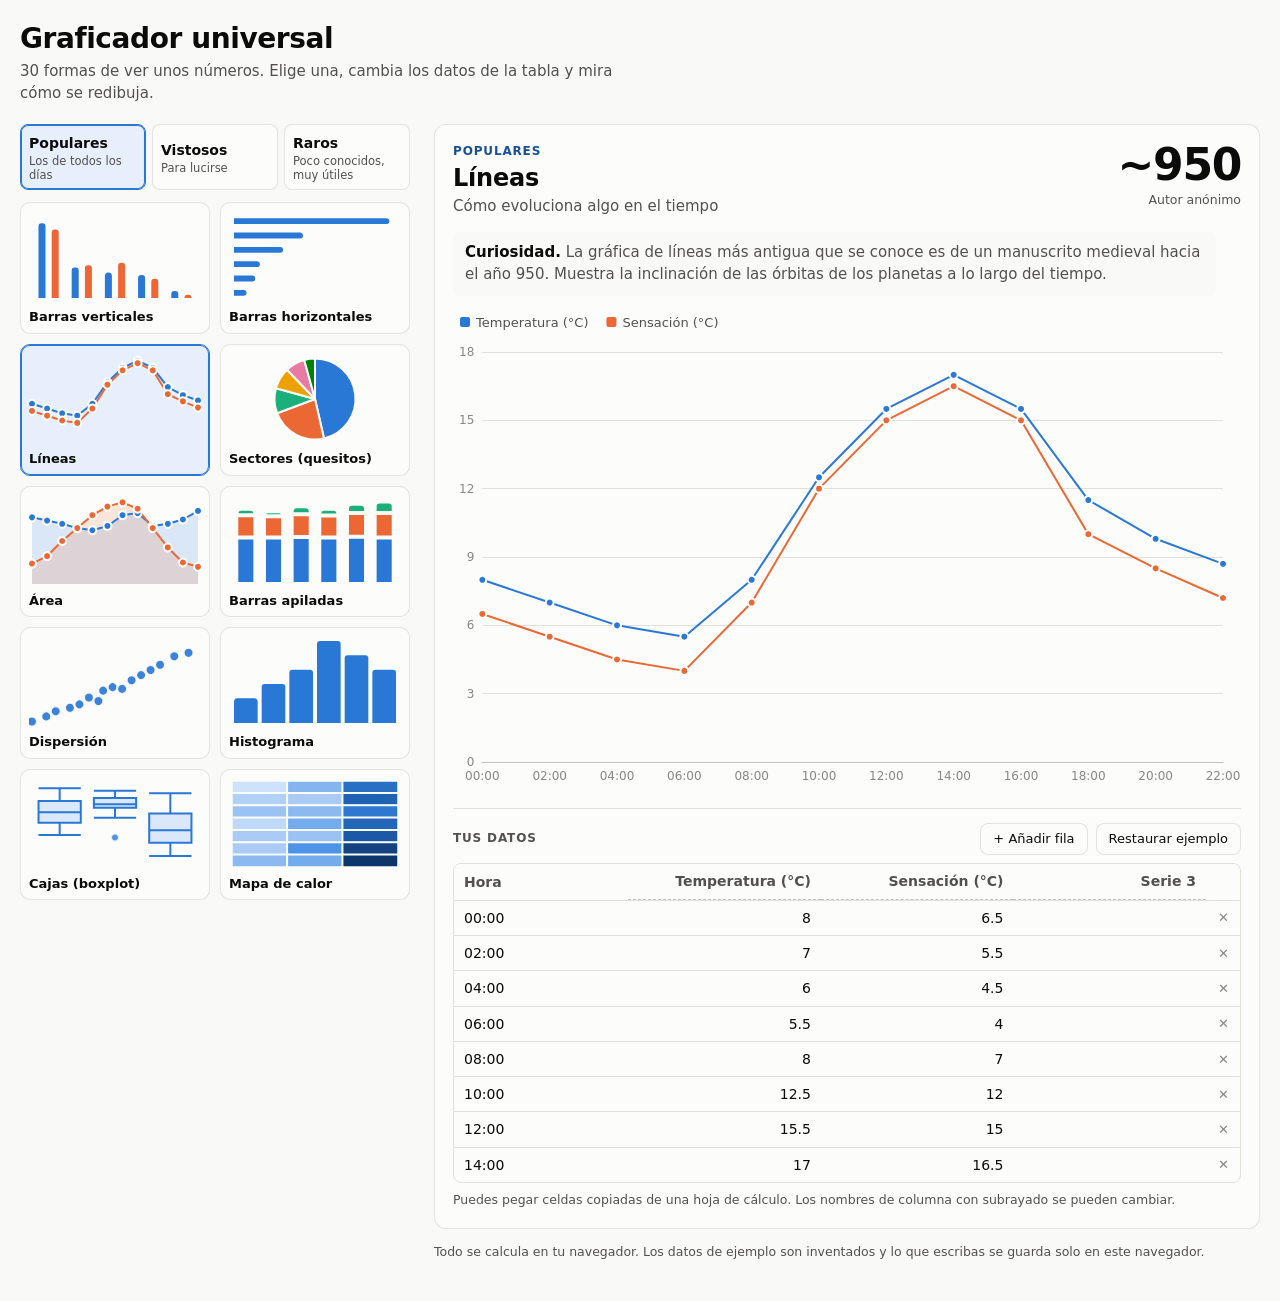
==== index.html @ 16a97405 "Mejora 1: proyecto estático multiarchivo con paridad exacta con el prototipo - index.html, css/estil" ====
<!doctype html>
<html lang="es">
<head>
<meta charset="utf-8">
<meta name="viewport" content="width=device-width, initial-scale=1, viewport-fit=cover">
<title>Graficador universal</title>
<meta name="description" content="30 formas de ver unos números: elige un gráfico, cambia los datos y mira cómo se redibuja.">
<meta name="color-scheme" content="light dark">
<link rel="stylesheet" href="css/estilos.css">
<!-- Librerías copiadas dentro del proyecto (nada se carga de internet). -->
<script src="vendor/echarts-5.5.1.min.js"></script>
<script src="vendor/d3-7.8.5.min.js"></script>
<script type="module" src="js/app.js"></script>
</head>
<body>
<div class="app">
  <header>
    <h1>Graficador universal</h1>
    <p class="sub">30 formas de ver unos números. Elige una, cambia los datos de la tabla y mira cómo se redibuja.</p>
  </header>

  <div class="grid">
    <aside class="left">
      <div class="tabs" id="tabs"></div>
      <div class="tiles" id="tiles"></div>
    </aside>

    <main class="right">
      <section class="plate" id="plate">
        <div class="top" id="top"></div>
        <p class="fact" id="fact"></p>
        <div class="canvas" id="canvas" role="img" aria-label="Gráfico con los datos de la tabla"></div>
        <div class="ed">
          <div class="edh">
            <h3>Tus datos</h3>
            <div class="btns">
              <button type="button" class="btn" id="addrow">+ Añadir fila</button>
              <button type="button" class="btn" id="reset">Restaurar ejemplo</button>
            </div>
          </div>
          <div class="dt" id="dt"></div>
          <p class="hint" id="note"></p>
          <p class="hint">Puedes pegar celdas copiadas de una hoja de cálculo. Los nombres de columna con subrayado se pueden cambiar.</p>
        </div>
      </section>
      <p class="foot">Todo se calcula en tu navegador. Los datos de ejemplo son inventados y lo que escribas se guarda solo en este navegador.</p>
    </main>
  </div>
</div>
<noscript><p class="foot">Esta página necesita JavaScript y debe abrirse desde un servidor (no con doble clic). Mira el README.</p></noscript>
</body>
</html>
---- css/estilos.css ----
/* Estilos del Graficador universal. A la izquierda la galería (3 grupos, miniaturas en vivo); a la derecha la lámina del gráfico elegido con su curiosidad y su tabla de datos. En móvil se apilan. */
:root{
  --plane:#f9f9f7; --surface:#fcfcfb; --ink:#0b0b0b; --ink2:#52514e; --muted:#898781;
  --grid:#e1e0d9; --axis:#c3c2b7; --ring:rgba(11,11,11,.10);
  --accent:#2a78d6; --accent-wash:#e6effb; --accent-text:#184f95;
  --s1:#2a78d6; --s2:#eb6834; --s3:#1baf7a; --s4:#eda100; --s5:#e87ba4; --s6:#008300; --s7:#6250d6; --s8:#e34948;
  --q1:#cde2fb; --q2:#86b6ef; --q3:#3987e5; --q4:#1c5cab; --q5:#0d366b;
  --b1:#cfcec6; --b2:#dddcd5; --b3:#ebeae4; --fill:#dbe8fa;
  --font:system-ui,-apple-system,"Segoe UI",sans-serif;
  --mono:ui-monospace,"SF Mono",Menlo,Consolas,monospace;
}
@media (prefers-color-scheme:dark){
  :root:not([data-theme="light"]){
    --plane:#0d0d0d; --surface:#1a1a19; --ink:#f0efec; --ink2:#c3c2b7; --muted:#898781;
    --grid:#2c2c2a; --axis:#383835; --ring:rgba(255,255,255,.10);
    --accent:#3987e5; --accent-wash:#1d2a3d; --accent-text:#9ec5f4;
    --s1:#3987e5; --s2:#d95926; --s3:#199e70; --s4:#c98500; --s5:#d55181; --s6:#008300; --s7:#9085e9; --s8:#e66767;
    --q1:#1d2a3d; --q2:#184f95; --q3:#256abf; --q4:#5598e7; --q5:#9ec5f4;
    --b1:#3d3d3a; --b2:#2f2f2d; --b3:#252523; --fill:#1d2a3d;
    color-scheme:dark;
  }
}
:root[data-theme="dark"]{
  --plane:#0d0d0d; --surface:#1a1a19; --ink:#f0efec; --ink2:#c3c2b7; --muted:#898781;
  --grid:#2c2c2a; --axis:#383835; --ring:rgba(255,255,255,.10);
  --accent:#3987e5; --accent-wash:#1d2a3d; --accent-text:#9ec5f4;
  --s1:#3987e5; --s2:#d95926; --s3:#199e70; --s4:#c98500; --s5:#d55181; --s6:#008300; --s7:#9085e9; --s8:#e66767;
  --q1:#1d2a3d; --q2:#184f95; --q3:#256abf; --q4:#5598e7; --q5:#9ec5f4;
  --b1:#3d3d3a; --b2:#2f2f2d; --b3:#252523; --fill:#1d2a3d;
  color-scheme:dark;
}
*{box-sizing:border-box}
body{
  margin:0;
  background:var(--plane); color:var(--ink); font-family:var(--font); font-size:15px; line-height:1.45;
  padding-block:24px 40px;
  padding-left:max(16px,env(safe-area-inset-left,0px));
  padding-right:max(16px,env(safe-area-inset-right,0px));
}
:focus-visible{outline:2px solid var(--accent); outline-offset:2px}
.app{max-width:1240px; margin:0 auto}
h1{font-size:28px; line-height:1.1; font-weight:700; letter-spacing:-.015em; margin:0 0 6px; text-wrap:balance}
.sub{color:var(--ink2); margin:0 0 20px; max-width:66ch}
.grid{display:grid; grid-template-columns:minmax(0,390px) minmax(0,1fr); gap:24px; align-items:start}
.left,.right{min-width:0}
@media (max-width:900px){ .grid{grid-template-columns:minmax(0,1fr)} }

.tabs{display:grid; grid-template-columns:repeat(3,minmax(0,1fr)); gap:6px; margin-bottom:12px}
.tab{border:1px solid var(--ring); background:var(--surface); color:var(--ink); border-radius:8px; padding:8px 8px 7px; font:inherit; text-align:left; cursor:pointer; min-width:0}
.tab b{display:block; font-size:14px}
.tab span{display:block; font-size:11.5px; color:var(--ink2); line-height:1.25}
.tab[aria-pressed="true"]{border-color:var(--accent); box-shadow:inset 0 0 0 1px var(--accent); background:var(--accent-wash)}
.tiles{display:grid; grid-template-columns:repeat(2,minmax(0,1fr)); gap:10px}
.tile{border:1px solid var(--ring); background:var(--surface); color:var(--ink); border-radius:10px; padding:8px; font:inherit; text-align:left; cursor:pointer; display:flex; flex-direction:column; gap:6px; min-width:0}
.tile:hover{background:var(--accent-wash)}
.tile[aria-pressed="true"]{border-color:var(--accent); box-shadow:inset 0 0 0 1px var(--accent); background:var(--accent-wash)}
.thumb{height:92px; width:100%; pointer-events:none; overflow:hidden}
.tn{font-size:13px; font-weight:600; line-height:1.2}

.plate{background:var(--surface); border:1px solid var(--ring); border-radius:12px; padding:18px; scroll-margin-top:12px}
.top{display:flex; justify-content:space-between; align-items:flex-start; gap:16px; flex-wrap:wrap}
.top > div{min-width:0}
.eyebrow{font-size:12px; font-weight:600; letter-spacing:.07em; text-transform:uppercase; color:var(--accent-text); margin:0 0 4px}
h2{font-size:24px; line-height:1.15; font-weight:700; letter-spacing:-.01em; margin:0 0 4px; text-wrap:balance}
.use{margin:0; color:var(--ink2)}
.yr{text-align:right; flex:none}
.yr .y{display:block; font-size:44px; line-height:1; font-weight:700; letter-spacing:-.03em}
.yr .w{display:block; font-size:12.5px; color:var(--ink2); margin-top:4px}
.fact{margin:14px 0 14px; padding:10px 12px; border-radius:8px; background:var(--plane); color:var(--ink2); max-width:80ch}
.fact b{color:var(--ink)}
.canvas{height:clamp(320px,58vh,480px); width:100%; overflow:auto}
.msg{height:100%; min-height:60px; display:flex; align-items:center; justify-content:center; text-align:center; color:var(--ink2); padding:12px; font-size:14px}
.thumb .msg{font-size:11px; padding:4px}

.ed{margin-top:18px; border-top:1px solid var(--grid); padding-top:14px}
.edh{display:flex; align-items:center; justify-content:space-between; gap:10px; flex-wrap:wrap; margin-bottom:8px}
.edh h3{margin:0; font-size:12px; font-weight:600; letter-spacing:.07em; text-transform:uppercase; color:var(--ink2)}
.btns{display:flex; gap:8px; flex-wrap:wrap}
.btn{border:1px solid var(--ring); background:var(--surface); color:var(--ink); border-radius:8px; padding:6px 12px; font:inherit; font-size:13px; cursor:pointer}
.btn:hover{background:var(--accent-wash)}
.hint{font-size:12.5px; color:var(--ink2); margin:8px 0 0}
.dt{max-height:320px; overflow:auto; border:1px solid var(--grid); border-radius:8px}
table{border-collapse:collapse; width:100%; font-size:14px}
th{position:sticky; top:0; background:var(--surface); z-index:1; text-align:left; border-bottom:1px solid var(--grid); font-weight:600; color:var(--ink2); padding:0}
th.num{text-align:right}
td{padding:0; border-bottom:1px solid var(--grid)}
.dt input{width:100%; min-width:84px; background:transparent; border:0; padding:7px 10px; color:var(--ink); font:inherit; font-size:14px}
.dt input.num{text-align:right; font-variant-numeric:tabular-nums}
.dt input.hin{font-weight:600; color:var(--ink2); border-bottom:1px dashed var(--axis)}
.dt input:focus{outline:2px solid var(--accent); outline-offset:-2px; background:var(--accent-wash)}
th:not(.xc){padding:0}
.xc{width:34px; min-width:34px; text-align:center}
.x{border:0; background:none; color:var(--muted); cursor:pointer; font-size:13px; padding:6px}
.x:hover{color:var(--ink)}
.th-lbl{display:block; padding:7px 10px}
.foot{font-size:12.5px; color:var(--ink2); margin:14px 0 0}

/* gráficos en HTML */
.bul{display:flex; flex-direction:column; gap:16px; padding:6px 2px}
.bl{display:grid; grid-template-columns:minmax(80px,1fr) minmax(120px,3fr) auto; gap:12px; align-items:center}
.bn{font-size:13.5px; color:var(--ink)}
.bt{position:relative; height:26px; background:var(--b3)}
.bt i{position:absolute; top:0; bottom:0; left:0; display:block}
.bt .k1{width:60%; background:var(--b1)}
.bt .k2{width:85%; background:var(--b2); z-index:0}
.bt .k3{width:100%; background:var(--b3)}
.bt .k2{z-index:1} .bt .k1{z-index:2}
.bt .bb{top:9px; bottom:9px; background:var(--s1); z-index:3}
.bt .bm{width:3px; top:4px; bottom:4px; background:var(--ink); z-index:4; margin-left:-1px}
.bv{font-size:13px; color:var(--ink2); font-variant-numeric:tabular-nums; white-space:nowrap}
.sp .rw{display:grid; grid-template-columns:minmax(90px,1.2fr) minmax(90px,2fr) auto auto; gap:12px; align-items:center; padding:10px 0; border-bottom:1px solid var(--grid)}
.sp .sn{font-size:13.5px}
.sp .sg{position:relative; height:34px}
.sp svg{width:100%; height:100%; display:block; overflow:visible}
.sp .dot{position:absolute; width:9px; height:9px; margin:-4.5px 0 0 -4.5px; border-radius:50%; background:var(--s1); border:2px solid var(--surface); box-sizing:content-box}
.sp .sv{font-size:14px; font-weight:600; font-variant-numeric:tabular-nums; text-align:right}
.sp .sc{font-size:12.5px; color:var(--ink2); font-variant-numeric:tabular-nums; min-width:64px; text-align:right}
.st{font-family:var(--mono); font-size:14px; padding:4px 2px}
.st .ln{display:flex; gap:10px; line-height:1.7}
.st .sk{width:34px; text-align:right; color:var(--ink2); flex:none}
.st .bar{border-left:2px solid var(--ink); padding-left:10px; letter-spacing:.14em; color:var(--s1); font-weight:700}
.st .sc2{color:var(--muted); font-size:12px; margin-left:8px}
.st .key{margin-top:10px; font-size:12.5px; color:var(--ink2); font-family:var(--font)}
.thumb .bul{gap:6px} .thumb .bv,.thumb .bn{display:none} .thumb .bl{grid-template-columns:1fr} .thumb .bt{height:14px}
.thumb .bt .bb{top:4px; bottom:4px}
.thumb .sp .rw{grid-template-columns:1fr; padding:4px 0} .thumb .sp .sn,.thumb .sp .sv,.thumb .sp .sc{display:none} .thumb .sp .sg{height:20px}
.thumb .st{font-size:9px} .thumb .st .ln{line-height:1.25} .thumb .st .key,.thumb .st .sc2{display:none}
@media (max-width:900px){ .dt input{font-size:16px} .yr .y{font-size:34px} h2{font-size:21px} }
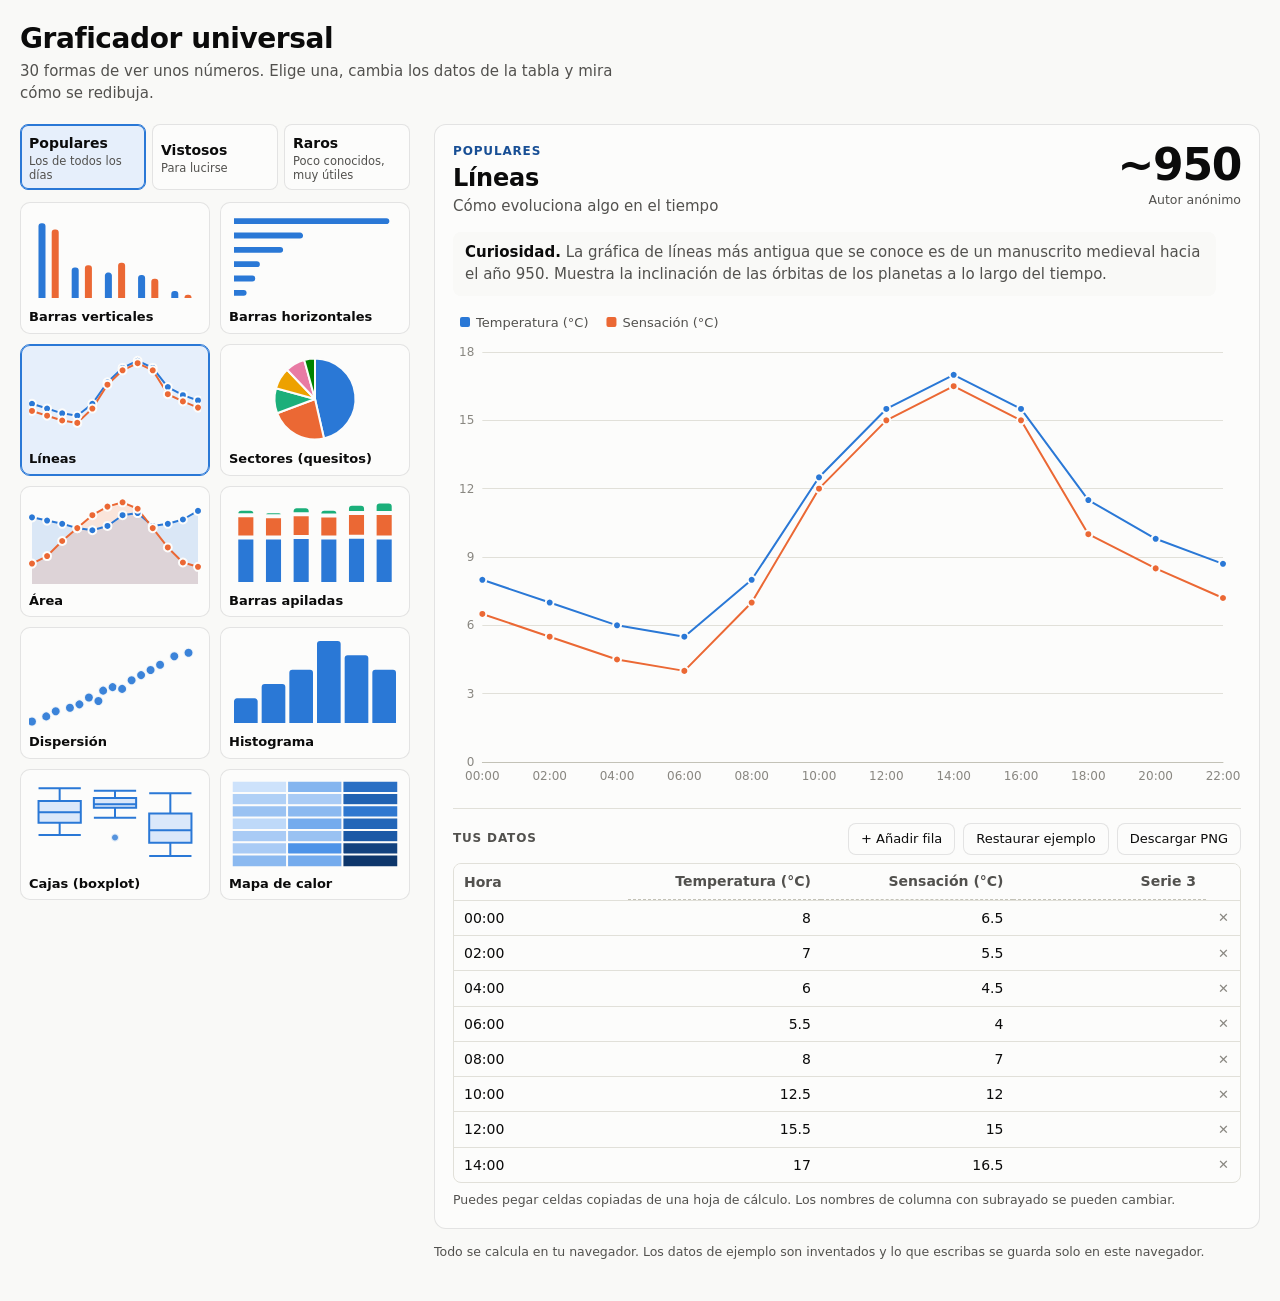
==== commit faf2de47: "Mejora 2: botón «Descargar PNG» en cada gráfico - Imagen con el tema visible, fondo sólido, título y" ====
--- a/index.html
+++ b/index.html
@@ -36,8 +36,10 @@
             <div class="btns">
               <button type="button" class="btn" id="addrow">+ Añadir fila</button>
               <button type="button" class="btn" id="reset">Restaurar ejemplo</button>
+              <button type="button" class="btn" id="png">Descargar PNG</button>
             </div>
           </div>
+          <p class="hint aviso" id="png-estado" role="status" hidden></p>
           <div class="dt" id="dt"></div>
           <p class="hint" id="note"></p>
           <p class="hint">Puedes pegar celdas copiadas de una hoja de cálculo. Los nombres de columna con subrayado se pueden cambiar.</p>
--- a/css/estilos.css
+++ b/css/estilos.css
@@ -79,6 +79,8 @@
 .btn{border:1px solid var(--ring); background:var(--surface); color:var(--ink); border-radius:8px; padding:6px 12px; font:inherit; font-size:13px; cursor:pointer}
 .btn:hover{background:var(--accent-wash)}
 .hint{font-size:12.5px; color:var(--ink2); margin:8px 0 0}
+.aviso{margin:0 0 8px}
+.btn:disabled{opacity:.6; cursor:progress}
 .dt{max-height:320px; overflow:auto; border:1px solid var(--grid); border-radius:8px}
 table{border-collapse:collapse; width:100%; font-size:14px}
 th{position:sticky; top:0; background:var(--surface); z-index:1; text-align:left; border-bottom:1px solid var(--grid); font-weight:600; color:var(--ink2); padding:0}
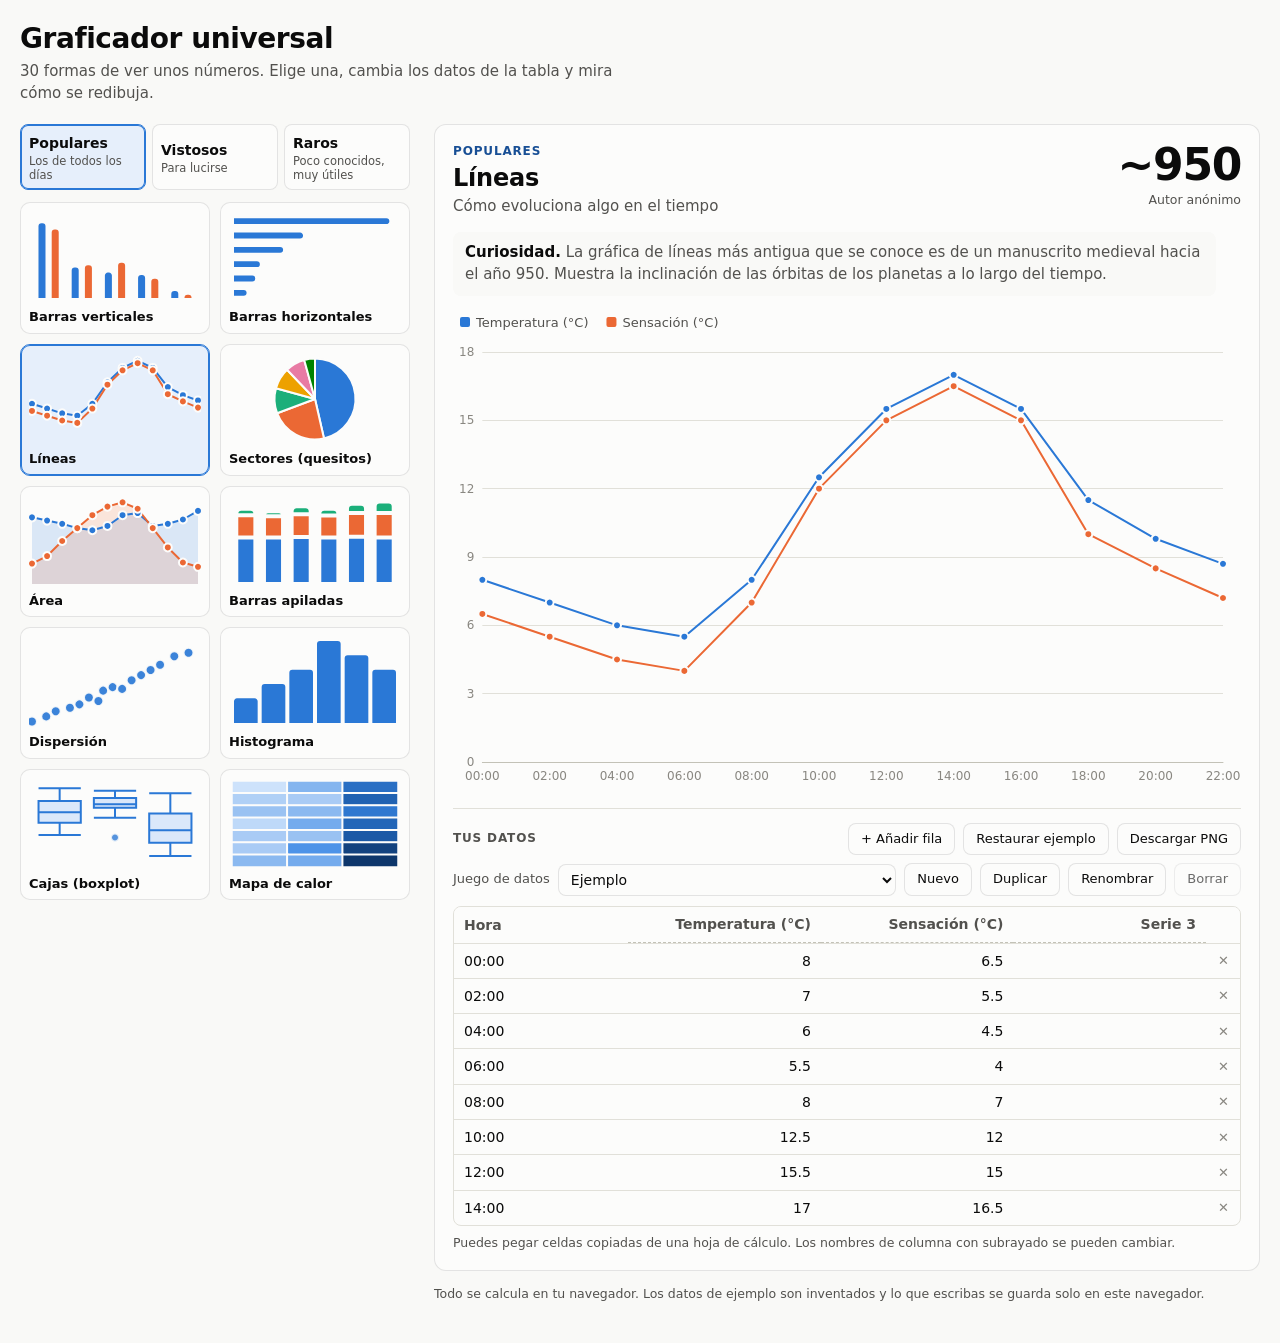
==== commit 7dfa41ec: "Mejora 3: varios juegos de datos con nombre por gráfico - Selector de juegos encima de la tabla con " ====
--- a/index.html
+++ b/index.html
@@ -18,6 +18,11 @@
     <h1>Graficador universal</h1>
     <p class="sub">30 formas de ver unos números. Elige una, cambia los datos de la tabla y mira cómo se redibuja.</p>
   </header>
+
+  <div class="avisos" id="avisos" role="alert" hidden>
+    <ul id="avisos-lista"></ul>
+    <button type="button" class="btn" id="avisos-cerrar">Entendido</button>
+  </div>
 
   <div class="grid">
     <aside class="left">
@@ -40,6 +45,25 @@
             </div>
           </div>
           <p class="hint aviso" id="png-estado" role="status" hidden></p>
+          <div class="juegos" id="juegos">
+            <label class="jl" for="juego">Juego de datos</label>
+            <select id="juego" class="jsel"></select>
+            <div class="btns">
+              <button type="button" class="btn" id="j-nuevo">Nuevo</button>
+              <button type="button" class="btn" id="j-duplicar">Duplicar</button>
+              <button type="button" class="btn" id="j-renombrar">Renombrar</button>
+              <button type="button" class="btn" id="j-borrar">Borrar</button>
+            </div>
+          </div>
+          <form class="jform" id="j-form" hidden novalidate>
+            <label for="j-nombre" id="j-titulo">Nombre del juego</label>
+            <div class="jfila">
+              <input id="j-nombre" maxlength="60" autocomplete="off" enterkeyhint="done">
+              <button type="submit" class="btn">Aceptar</button>
+              <button type="button" class="btn" id="j-cancelar">Cancelar</button>
+            </div>
+            <p class="jerror" id="j-error" role="alert" hidden></p>
+          </form>
           <div class="dt" id="dt"></div>
           <p class="hint" id="note"></p>
           <p class="hint">Puedes pegar celdas copiadas de una hoja de cálculo. Los nombres de columna con subrayado se pueden cambiar.</p>
--- a/css/estilos.css
+++ b/css/estilos.css
@@ -81,6 +81,21 @@
 .hint{font-size:12.5px; color:var(--ink2); margin:8px 0 0}
 .aviso{margin:0 0 8px}
 .btn:disabled{opacity:.6; cursor:progress}
+
+/* juegos de datos */
+.juegos{display:flex; flex-wrap:wrap; align-items:center; gap:8px; margin-bottom:10px}
+.jl{font-size:13px; color:var(--ink2)}
+@media (max-width:520px){ .juegos .btns{width:100%; display:grid; grid-template-columns:repeat(4,minmax(0,1fr))} .juegos .btn{padding:6px 2px; font-size:12.5px} }
+.jsel{flex:1 1 160px; min-width:0; max-width:100%; border:1px solid var(--ring); background:var(--surface); color:var(--ink); border-radius:8px; padding:6px 8px; font:inherit; font-size:14px}
+.jform{margin:0 0 10px; padding:10px 12px; border-radius:8px; background:var(--plane)}
+.jform label{display:block; font-size:13px; color:var(--ink2); margin-bottom:6px}
+.jfila{display:flex; flex-wrap:wrap; gap:8px}
+.jfila input{flex:1 1 180px; min-width:0; border:1px solid var(--ring); background:var(--surface); color:var(--ink); border-radius:8px; padding:6px 10px; font:inherit; font-size:14px}
+.jfila input:focus,.jsel:focus{outline:2px solid var(--accent); outline-offset:1px}
+.jerror{margin:6px 0 0; font-size:13px; color:var(--s8)}
+.avisos{border:1px solid var(--s4); background:var(--surface); border-radius:10px; padding:10px 14px; margin:0 0 16px; display:flex; flex-wrap:wrap; gap:8px 16px; align-items:center; justify-content:space-between}
+.avisos[hidden]{display:none}
+.avisos ul{margin:0; padding-left:18px; flex:1 1 280px; min-width:0; font-size:13.5px; overflow-wrap:anywhere}
 .dt{max-height:320px; overflow:auto; border:1px solid var(--grid); border-radius:8px}
 table{border-collapse:collapse; width:100%; font-size:14px}
 th{position:sticky; top:0; background:var(--surface); z-index:1; text-align:left; border-bottom:1px solid var(--grid); font-weight:600; color:var(--ink2); padding:0}
@@ -127,4 +142,4 @@
 .thumb .bt .bb{top:4px; bottom:4px}
 .thumb .sp .rw{grid-template-columns:1fr; padding:4px 0} .thumb .sp .sn,.thumb .sp .sv,.thumb .sp .sc{display:none} .thumb .sp .sg{height:20px}
 .thumb .st{font-size:9px} .thumb .st .ln{line-height:1.25} .thumb .st .key,.thumb .st .sc2{display:none}
-@media (max-width:900px){ .dt input{font-size:16px} .yr .y{font-size:34px} h2{font-size:21px} }
+@media (max-width:900px){ .jsel,.jfila input{font-size:16px} .dt input{font-size:16px} .yr .y{font-size:34px} h2{font-size:21px} }
